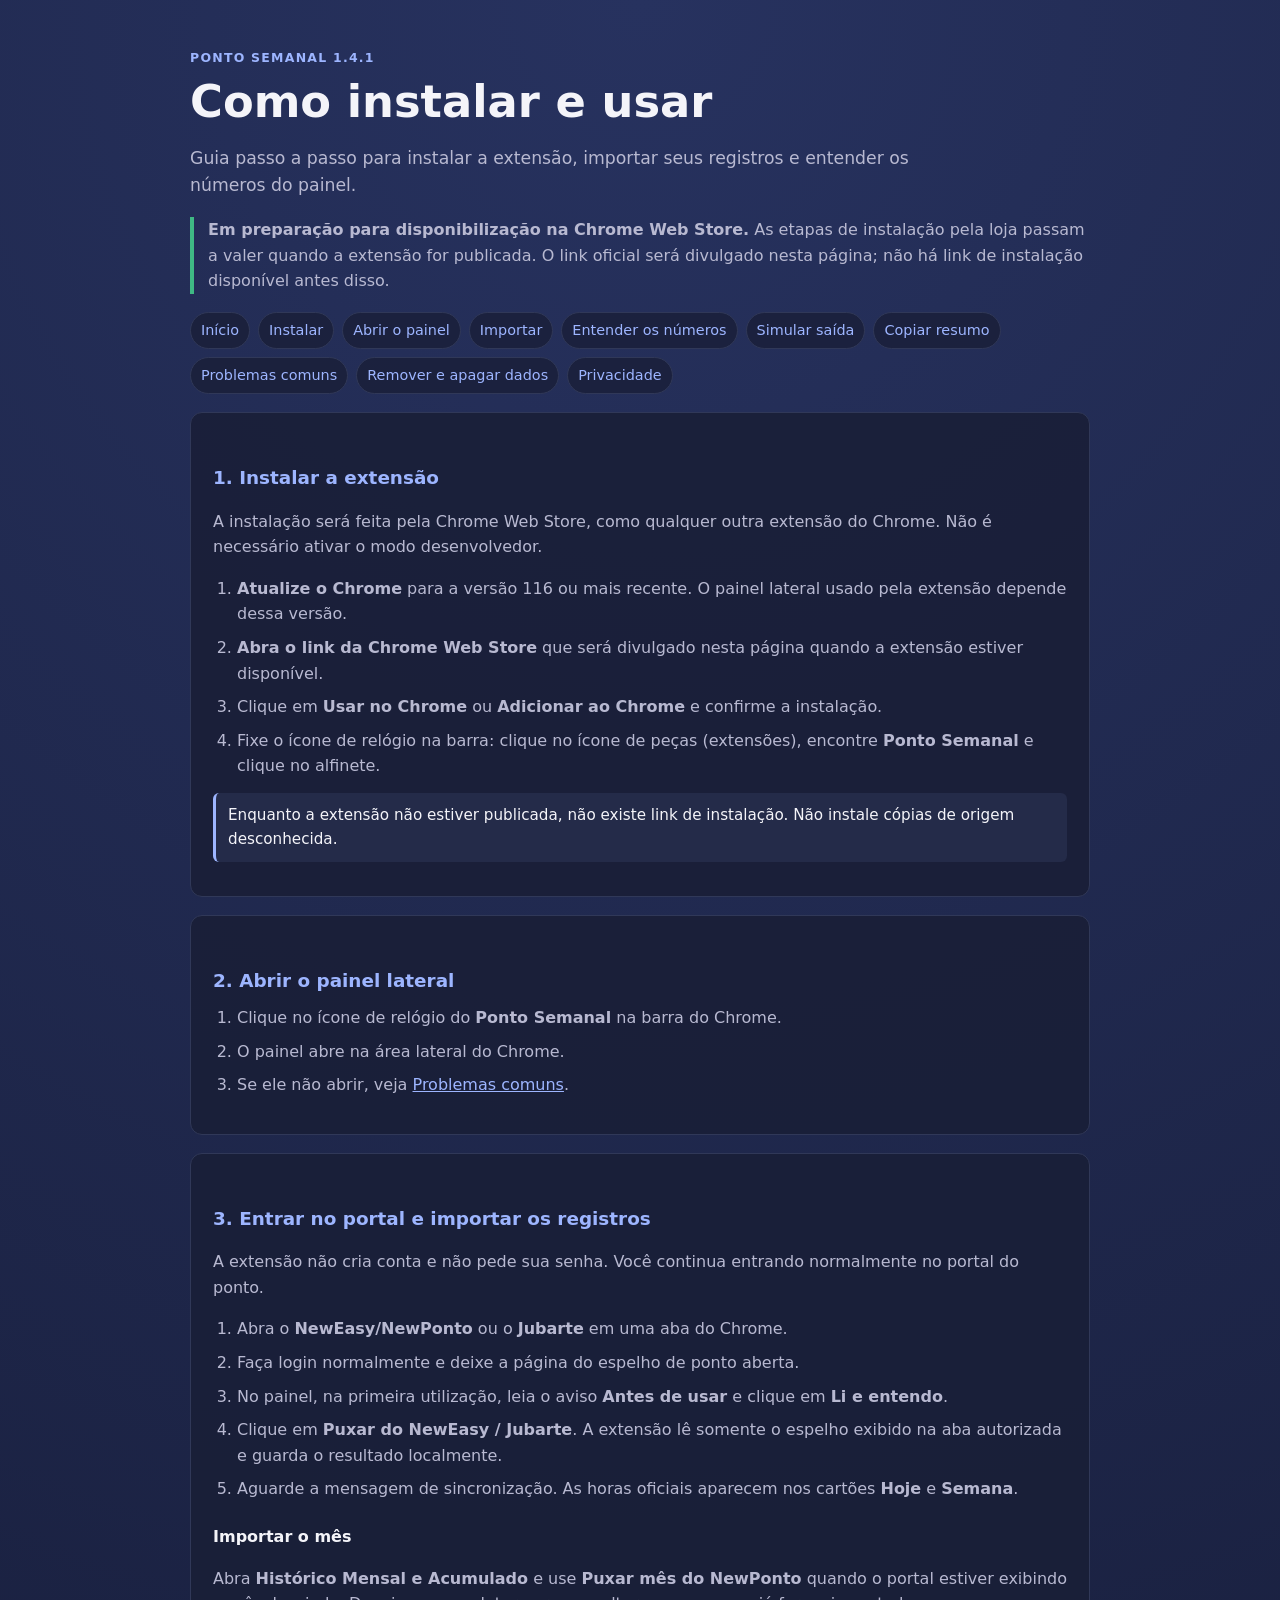
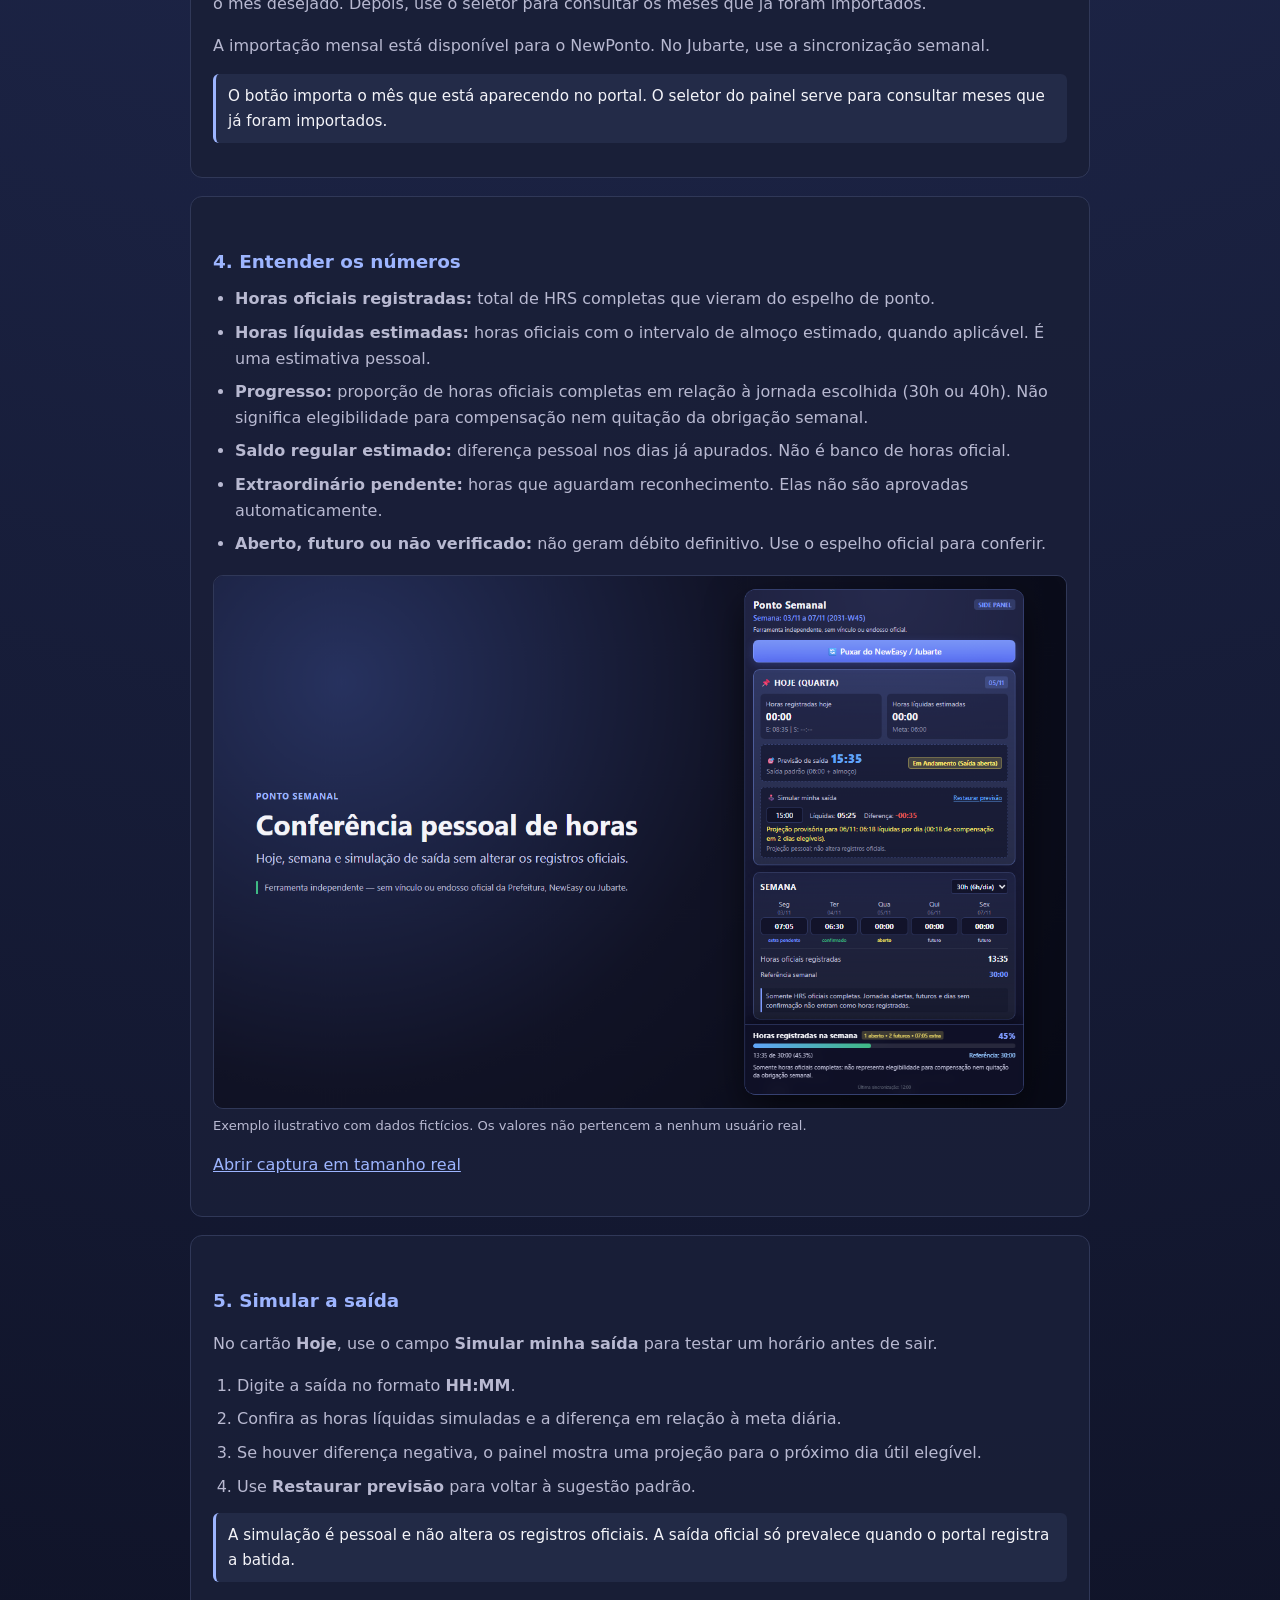
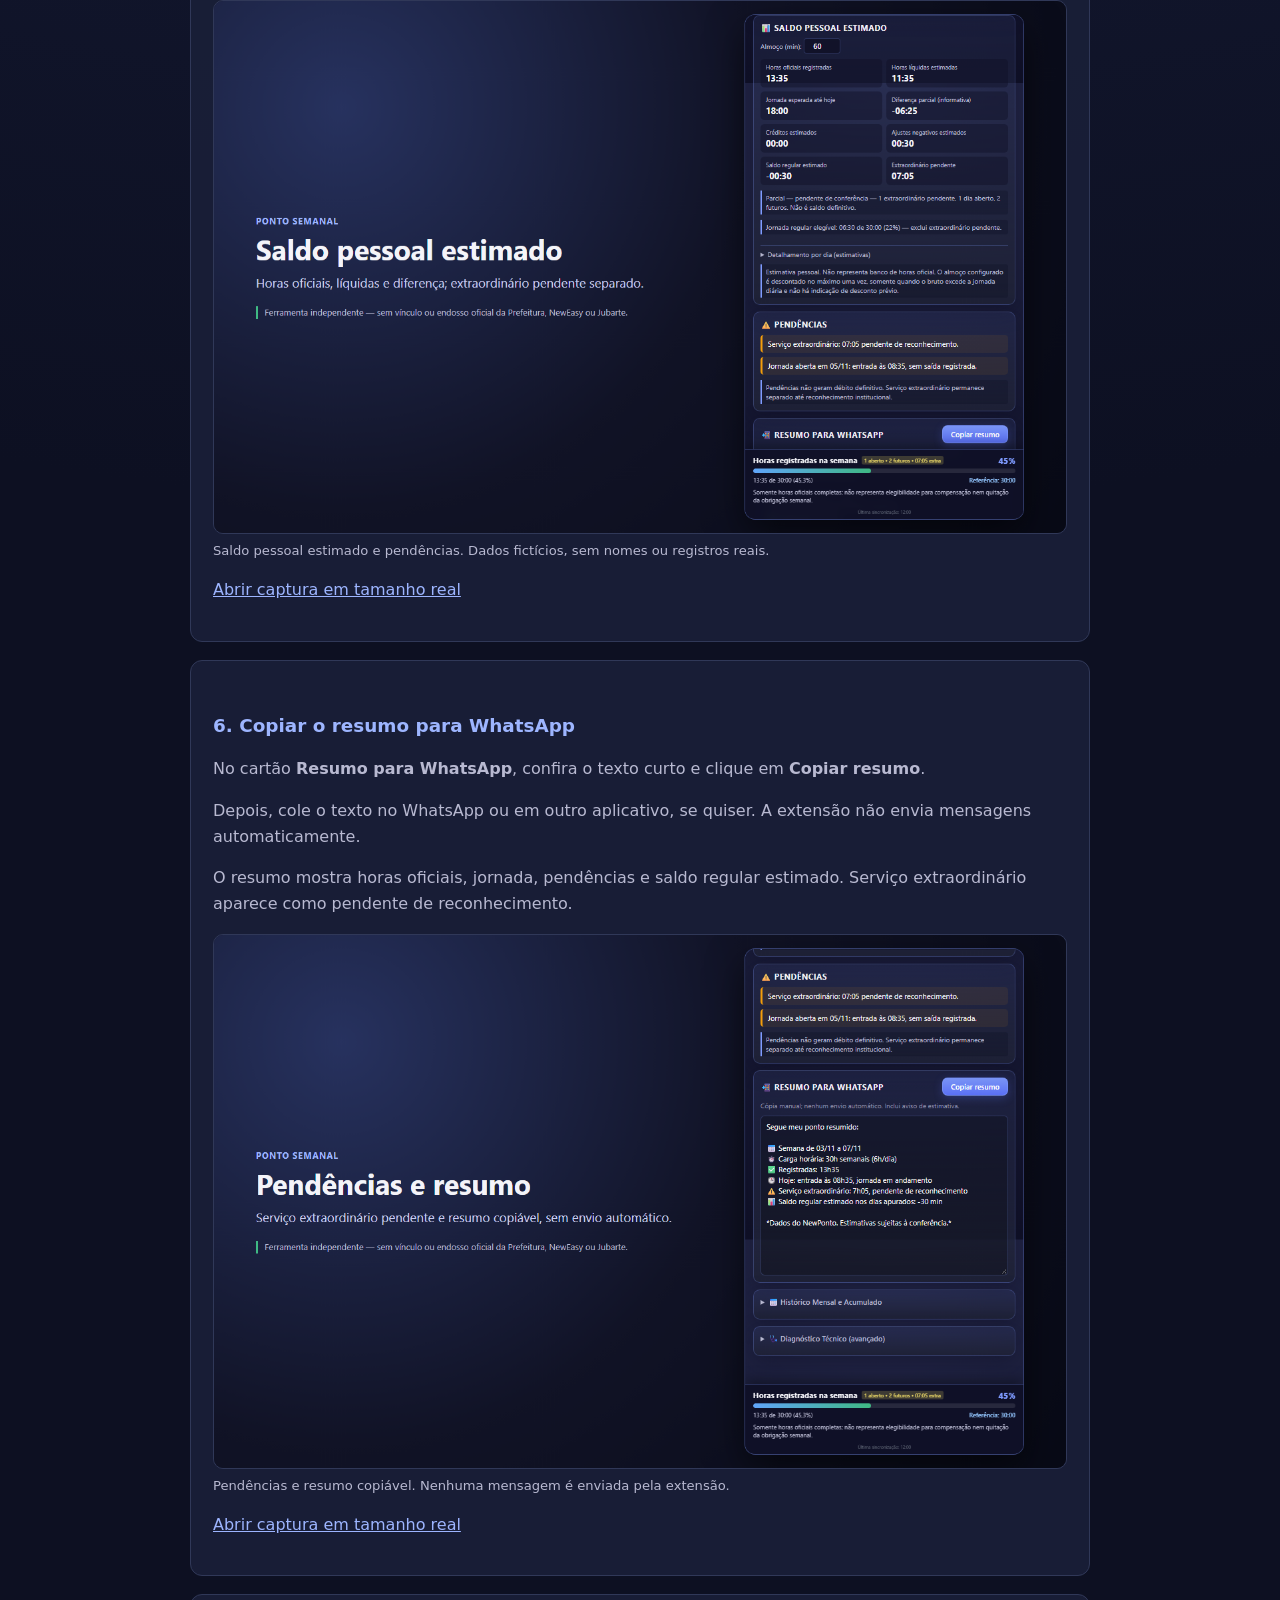
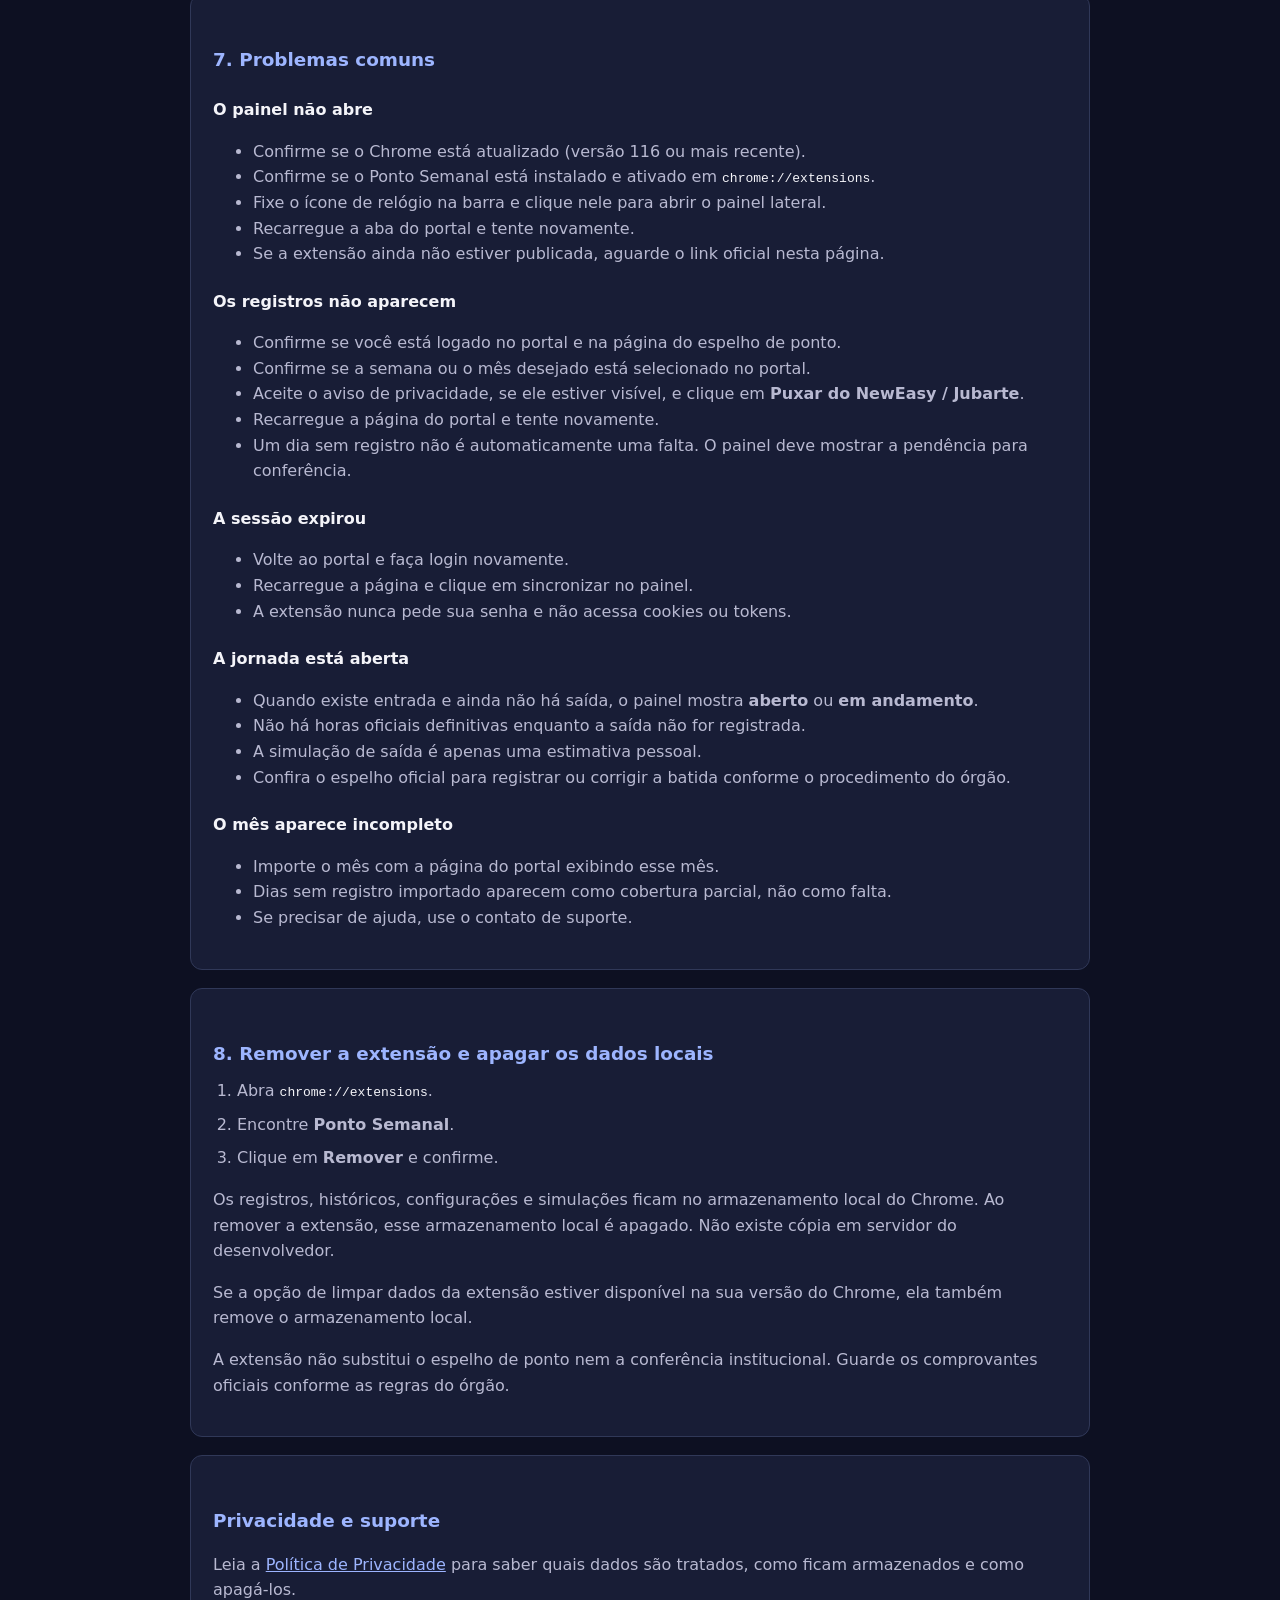
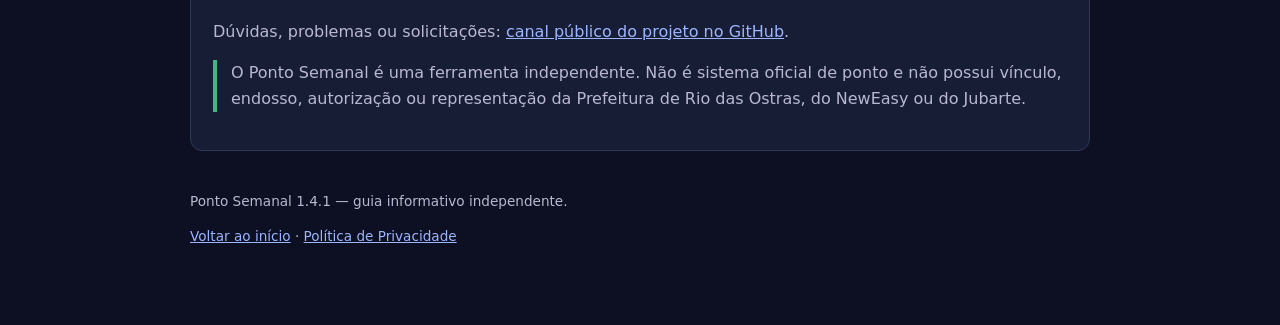
==== guia.html @ be5fbe90 "Add installation and usage guide" ====
<!DOCTYPE html>
<html lang="pt-BR">
<head>
  <meta charset="utf-8">
  <meta name="viewport" content="width=device-width, initial-scale=1">
  <title>Como instalar e usar — Ponto Semanal</title>
  <link rel="canonical" href="https://rilen.github.io/ponto-semanal/guia.html">
  <link rel="stylesheet" href="style.css">
</head>
<body>
<main>
  <header class="guide-hero">
    <p class="eyebrow">Ponto Semanal 1.4.1</p>
    <h1>Como instalar e usar</h1>
    <p class="lead">Guia passo a passo para instalar a extensão, importar seus registros e entender os números do painel.</p>
    <p class="notice" role="status"><strong>Em preparação para disponibilização na Chrome Web Store.</strong> As etapas de instalação pela loja passam a valer quando a extensão for publicada. O link oficial será divulgado nesta página; não há link de instalação disponível antes disso.</p>
  </header>

  <nav class="guide-nav" aria-label="Navegação do guia">
    <a href="index.html">Início</a>
    <a href="#instalar">Instalar</a>
    <a href="#abrir">Abrir o painel</a>
    <a href="#importar">Importar</a>
    <a href="#entender">Entender os números</a>
    <a href="#simular">Simular saída</a>
    <a href="#resumo">Copiar resumo</a>
    <a href="#problemas">Problemas comuns</a>
    <a href="#remover">Remover e apagar dados</a>
    <a href="privacy.html">Privacidade</a>
  </nav>

  <section class="card guide-section" id="instalar">
    <h2>1. Instalar a extensão</h2>
    <p>A instalação será feita pela Chrome Web Store, como qualquer outra extensão do Chrome. Não é necessário ativar o modo desenvolvedor.</p>
    <ol class="steps">
      <li><strong>Atualize o Chrome</strong> para a versão 116 ou mais recente. O painel lateral usado pela extensão depende dessa versão.</li>
      <li><strong>Abra o link da Chrome Web Store</strong> que será divulgado nesta página quando a extensão estiver disponível.</li>
      <li>Clique em <strong>Usar no Chrome</strong> ou <strong>Adicionar ao Chrome</strong> e confirme a instalação.</li>
      <li>Fixe o ícone de relógio na barra: clique no ícone de peças (extensões), encontre <strong>Ponto Semanal</strong> e clique no alfinete.</li>
    </ol>
    <p class="callout">Enquanto a extensão não estiver publicada, não existe link de instalação. Não instale cópias de origem desconhecida.</p>
  </section>

  <section class="card guide-section" id="abrir">
    <h2>2. Abrir o painel lateral</h2>
    <ol class="steps">
      <li>Clique no ícone de relógio do <strong>Ponto Semanal</strong> na barra do Chrome.</li>
      <li>O painel abre na área lateral do Chrome.</li>
      <li>Se ele não abrir, veja <a href="#problemas">Problemas comuns</a>.</li>
    </ol>
  </section>

  <section class="card guide-section" id="importar">
    <h2>3. Entrar no portal e importar os registros</h2>
    <p>A extensão não cria conta e não pede sua senha. Você continua entrando normalmente no portal do ponto.</p>
    <ol class="steps">
      <li>Abra o <strong>NewEasy/NewPonto</strong> ou o <strong>Jubarte</strong> em uma aba do Chrome.</li>
      <li>Faça login normalmente e deixe a página do espelho de ponto aberta.</li>
      <li>No painel, na primeira utilização, leia o aviso <strong>Antes de usar</strong> e clique em <strong>Li e entendo</strong>.</li>
      <li>Clique em <strong>Puxar do NewEasy / Jubarte</strong>. A extensão lê somente o espelho exibido na aba autorizada e guarda o resultado localmente.</li>
      <li>Aguarde a mensagem de sincronização. As horas oficiais aparecem nos cartões <strong>Hoje</strong> e <strong>Semana</strong>.</li>
    </ol>

    <h3>Importar o mês</h3>
    <p>Abra <strong>Histórico Mensal e Acumulado</strong> e use <strong>Puxar mês do NewPonto</strong> quando o portal estiver exibindo o mês desejado. Depois, use o seletor para consultar os meses que já foram importados.</p>
    <p>A importação mensal está disponível para o NewPonto. No Jubarte, use a sincronização semanal.</p>
    <p class="callout">O botão importa o mês que está aparecendo no portal. O seletor do painel serve para consultar meses que já foram importados.</p>
  </section>

  <section class="card guide-section" id="entender">
    <h2>4. Entender os números</h2>
    <ul class="definition-list">
      <li><strong>Horas oficiais registradas:</strong> total de HRS completas que vieram do espelho de ponto.</li>
      <li><strong>Horas líquidas estimadas:</strong> horas oficiais com o intervalo de almoço estimado, quando aplicável. É uma estimativa pessoal.</li>
      <li><strong>Progresso:</strong> proporção de horas oficiais completas em relação à jornada escolhida (30h ou 40h). Não significa elegibilidade para compensação nem quitação da obrigação semanal.</li>
      <li><strong>Saldo regular estimado:</strong> diferença pessoal nos dias já apurados. Não é banco de horas oficial.</li>
      <li><strong>Extraordinário pendente:</strong> horas que aguardam reconhecimento. Elas não são aprovadas automaticamente.</li>
      <li><strong>Aberto, futuro ou não verificado:</strong> não geram débito definitivo. Use o espelho oficial para conferir.</li>
    </ul>

    <figure class="guide-figure">
      <img src="images/1280x800-01-hoje-semana.png" alt="Captura ilustrativa do painel Hoje e Semana, com dados fictícios de novembro de 2031: 30 horas semanais, previsão de saída e simulação. Nenhum dado real." loading="lazy">
      <figcaption>Exemplo ilustrativo com dados fictícios. Os valores não pertencem a nenhum usuário real.</figcaption>
      <p><a href="images/1280x800-01-hoje-semana.png">Abrir captura em tamanho real</a></p>
    </figure>
  </section>

  <section class="card guide-section" id="simular">
    <h2>5. Simular a saída</h2>
    <p>No cartão <strong>Hoje</strong>, use o campo <strong>Simular minha saída</strong> para testar um horário antes de sair.</p>
    <ol class="steps">
      <li>Digite a saída no formato <strong>HH:MM</strong>.</li>
      <li>Confira as horas líquidas simuladas e a diferença em relação à meta diária.</li>
      <li>Se houver diferença negativa, o painel mostra uma projeção para o próximo dia útil elegível.</li>
      <li>Use <strong>Restaurar previsão</strong> para voltar à sugestão padrão.</li>
    </ol>
    <p class="callout">A simulação é pessoal e não altera os registros oficiais. A saída oficial só prevalece quando o portal registra a batida.</p>

    <figure class="guide-figure">
      <img src="images/1280x800-02-saldo-estimado.png" alt="Captura ilustrativa do painel de saldo pessoal estimado, com dados fictícios: horas oficiais, horas líquidas, diferença e extraordinário pendente." loading="lazy">
      <figcaption>Saldo pessoal estimado e pendências. Dados fictícios, sem nomes ou registros reais.</figcaption>
      <p><a href="images/1280x800-02-saldo-estimado.png">Abrir captura em tamanho real</a></p>
    </figure>
  </section>

  <section class="card guide-section" id="resumo">
    <h2>6. Copiar o resumo para WhatsApp</h2>
    <p>No cartão <strong>Resumo para WhatsApp</strong>, confira o texto curto e clique em <strong>Copiar resumo</strong>.</p>
    <p>Depois, cole o texto no WhatsApp ou em outro aplicativo, se quiser. A extensão não envia mensagens automaticamente.</p>
    <p>O resumo mostra horas oficiais, jornada, pendências e saldo regular estimado. Serviço extraordinário aparece como pendente de reconhecimento.</p>

    <figure class="guide-figure">
      <img src="images/1280x800-03-pendencias-whatsapp.png" alt="Captura ilustrativa das pendências e do resumo para WhatsApp, com dados fictícios e botão de cópia manual." loading="lazy">
      <figcaption>Pendências e resumo copiável. Nenhuma mensagem é enviada pela extensão.</figcaption>
      <p><a href="images/1280x800-03-pendencias-whatsapp.png">Abrir captura em tamanho real</a></p>
    </figure>
  </section>

  <section class="card guide-section" id="problemas">
    <h2>7. Problemas comuns</h2>
    <h3>O painel não abre</h3>
    <ul>
      <li>Confirme se o Chrome está atualizado (versão 116 ou mais recente).</li>
      <li>Confirme se o Ponto Semanal está instalado e ativado em <code>chrome://extensions</code>.</li>
      <li>Fixe o ícone de relógio na barra e clique nele para abrir o painel lateral.</li>
      <li>Recarregue a aba do portal e tente novamente.</li>
      <li>Se a extensão ainda não estiver publicada, aguarde o link oficial nesta página.</li>
    </ul>

    <h3>Os registros não aparecem</h3>
    <ul>
      <li>Confirme se você está logado no portal e na página do espelho de ponto.</li>
      <li>Confirme se a semana ou o mês desejado está selecionado no portal.</li>
      <li>Aceite o aviso de privacidade, se ele estiver visível, e clique em <strong>Puxar do NewEasy / Jubarte</strong>.</li>
      <li>Recarregue a página do portal e tente novamente.</li>
      <li>Um dia sem registro não é automaticamente uma falta. O painel deve mostrar a pendência para conferência.</li>
    </ul>

    <h3>A sessão expirou</h3>
    <ul>
      <li>Volte ao portal e faça login novamente.</li>
      <li>Recarregue a página e clique em sincronizar no painel.</li>
      <li>A extensão nunca pede sua senha e não acessa cookies ou tokens.</li>
    </ul>

    <h3>A jornada está aberta</h3>
    <ul>
      <li>Quando existe entrada e ainda não há saída, o painel mostra <strong>aberto</strong> ou <strong>em andamento</strong>.</li>
      <li>Não há horas oficiais definitivas enquanto a saída não for registrada.</li>
      <li>A simulação de saída é apenas uma estimativa pessoal.</li>
      <li>Confira o espelho oficial para registrar ou corrigir a batida conforme o procedimento do órgão.</li>
    </ul>

    <h3>O mês aparece incompleto</h3>
    <ul>
      <li>Importe o mês com a página do portal exibindo esse mês.</li>
      <li>Dias sem registro importado aparecem como cobertura parcial, não como falta.</li>
      <li>Se precisar de ajuda, use o contato de suporte.</li>
    </ul>
  </section>

  <section class="card guide-section" id="remover">
    <h2>8. Remover a extensão e apagar os dados locais</h2>
    <ol class="steps">
      <li>Abra <code>chrome://extensions</code>.</li>
      <li>Encontre <strong>Ponto Semanal</strong>.</li>
      <li>Clique em <strong>Remover</strong> e confirme.</li>
    </ol>
    <p>Os registros, históricos, configurações e simulações ficam no armazenamento local do Chrome. Ao remover a extensão, esse armazenamento local é apagado. Não existe cópia em servidor do desenvolvedor.</p>
    <p>Se a opção de limpar dados da extensão estiver disponível na sua versão do Chrome, ela também remove o armazenamento local.</p>
    <p>A extensão não substitui o espelho de ponto nem a conferência institucional. Guarde os comprovantes oficiais conforme as regras do órgão.</p>
  </section>

  <section class="card guide-section">
    <h2>Privacidade e suporte</h2>
    <p>Leia a <a href="privacy.html">Política de Privacidade</a> para saber quais dados são tratados, como ficam armazenados e como apagá-los.</p>
    <p>Dúvidas, problemas ou solicitações: <a href="https://github.com/Rilen/ponto-semanal/issues">canal público do projeto no GitHub</a>.</p>
    <p class="notice">O Ponto Semanal é uma ferramenta independente. Não é sistema oficial de ponto e não possui vínculo, endosso, autorização ou representação da Prefeitura de Rio das Ostras, do NewEasy ou do Jubarte.</p>
  </section>

  <footer>
    <p>Ponto Semanal 1.4.1 — guia informativo independente.</p>
    <p><a href="index.html">Voltar ao início</a> · <a href="privacy.html">Política de Privacidade</a></p>
  </footer>
</main>
</body>
</html>
---- style.css ----
:root {
  color-scheme: dark;
  --bg: #0d1022;
  --card: #1a1f38;
  --text: #f4f4f9;
  --muted: #b8b9d1;
  --accent: #9db5ff;
  --border: #303858;
}

* { box-sizing: border-box; }
body {
  margin: 0;
  background: radial-gradient(circle at top, #27325f 0, var(--bg) 55%);
  color: var(--text);
  font-family: system-ui, -apple-system, "Segoe UI", Roboto, Arial, sans-serif;
  line-height: 1.6;
}
main {
  width: min(900px, calc(100% - 32px));
  margin: 0 auto;
  padding: 48px 0 64px;
}
header { margin-bottom: 24px; }
h1 { font-size: clamp(1.8rem, 5vw, 2.8rem); line-height: 1.15; margin: 0 0 8px; }
h2 { font-size: 1.15rem; margin: 28px 0 8px; color: var(--accent); }
p, li { color: var(--muted); overflow-wrap: anywhere; }
a { color: var(--accent); }
a:focus-visible { outline: 2px solid var(--accent); outline-offset: 3px; border-radius: 3px; }
.card {
  background: rgba(26, 31, 56, 0.92);
  border: 1px solid var(--border);
  border-radius: 12px;
  padding: 22px;
  margin: 18px 0;
}
.notice {
  border-left: 4px solid #3fb984;
  padding-left: 14px;
  color: var(--muted);
}
.placeholder { color: #f4e06a; }
footer { margin-top: 40px; font-size: 0.85rem; color: var(--muted); }
code { color: var(--text); }

.eyebrow {
  color: var(--accent);
  font-size: 0.78rem;
  font-weight: 700;
  letter-spacing: 0.1em;
  text-transform: uppercase;
  margin: 0 0 8px;
}

.lead {
  font-size: 1.08rem;
  max-width: 70ch;
}

.guide-hero {
  margin-bottom: 18px;
}

.guide-nav {
  display: flex;
  flex-wrap: wrap;
  gap: 8px;
  margin: 0 0 18px;
}

.guide-nav a {
  display: inline-block;
  padding: 6px 10px;
  border: 1px solid var(--border);
  border-radius: 999px;
  background: rgba(26, 31, 56, 0.8);
  color: var(--accent);
  font-size: 0.9rem;
  text-decoration: none;
}

.cta-card {
  border-color: rgba(157, 181, 255, 0.6);
  background: linear-gradient(135deg, rgba(37, 99, 235, 0.18), rgba(26, 31, 56, 0.95));
}

.button {
  display: inline-block;
  margin-top: 6px;
  padding: 10px 16px;
  border-radius: 8px;
  background: var(--accent);
  color: #111326;
  font-weight: 700;
  text-decoration: none;
}

.guide-section h3 {
  color: var(--text);
  font-size: 1rem;
  margin: 22px 0 6px;
}

.steps {
  margin: 10px 0 14px;
  padding-left: 24px;
}

.steps li {
  margin: 8px 0;
}

.callout {
  margin: 12px 0;
  padding: 10px 12px;
  border-left: 3px solid var(--accent);
  border-radius: 6px;
  background: rgba(157, 181, 255, 0.08);
  color: var(--text);
  font-size: 0.95rem;
}

.definition-list {
  margin: 10px 0 16px;
  padding-left: 22px;
}

.definition-list li {
  margin: 8px 0;
}

.guide-figure {
  margin: 18px 0 4px;
}

.guide-figure img {
  display: block;
  width: 100%;
  height: auto;
  border: 1px solid var(--border);
  border-radius: 10px;
  background: var(--bg);
}

.guide-figure figcaption {
  margin-top: 6px;
  font-size: 0.82rem;
  color: var(--muted);
}

.guide-section code {
  overflow-wrap: anywhere;
}

@media (max-width: 520px) {
  main {
    padding-top: 28px;
  }
  .guide-nav a {
    font-size: 0.82rem;
    padding: 5px 8px;
  }
  h1 {
    font-size: 1.75rem;
  }
}
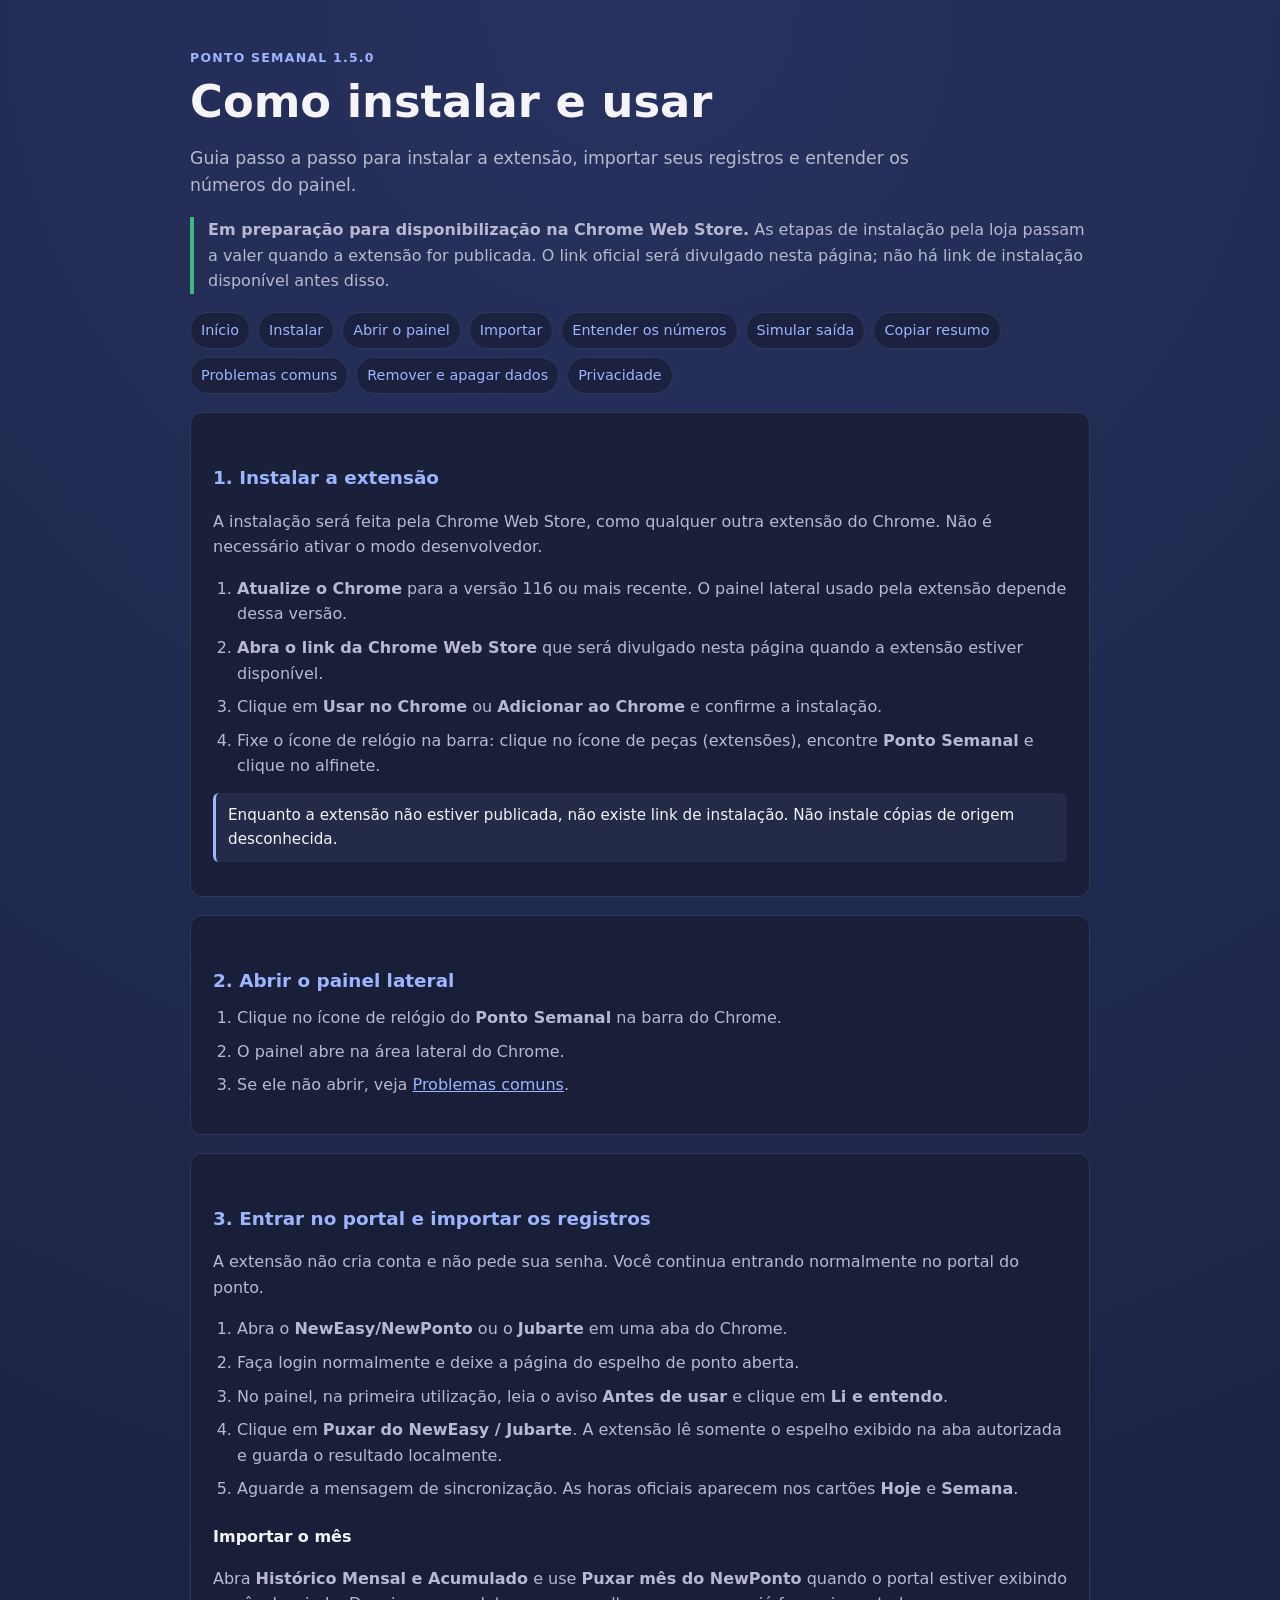
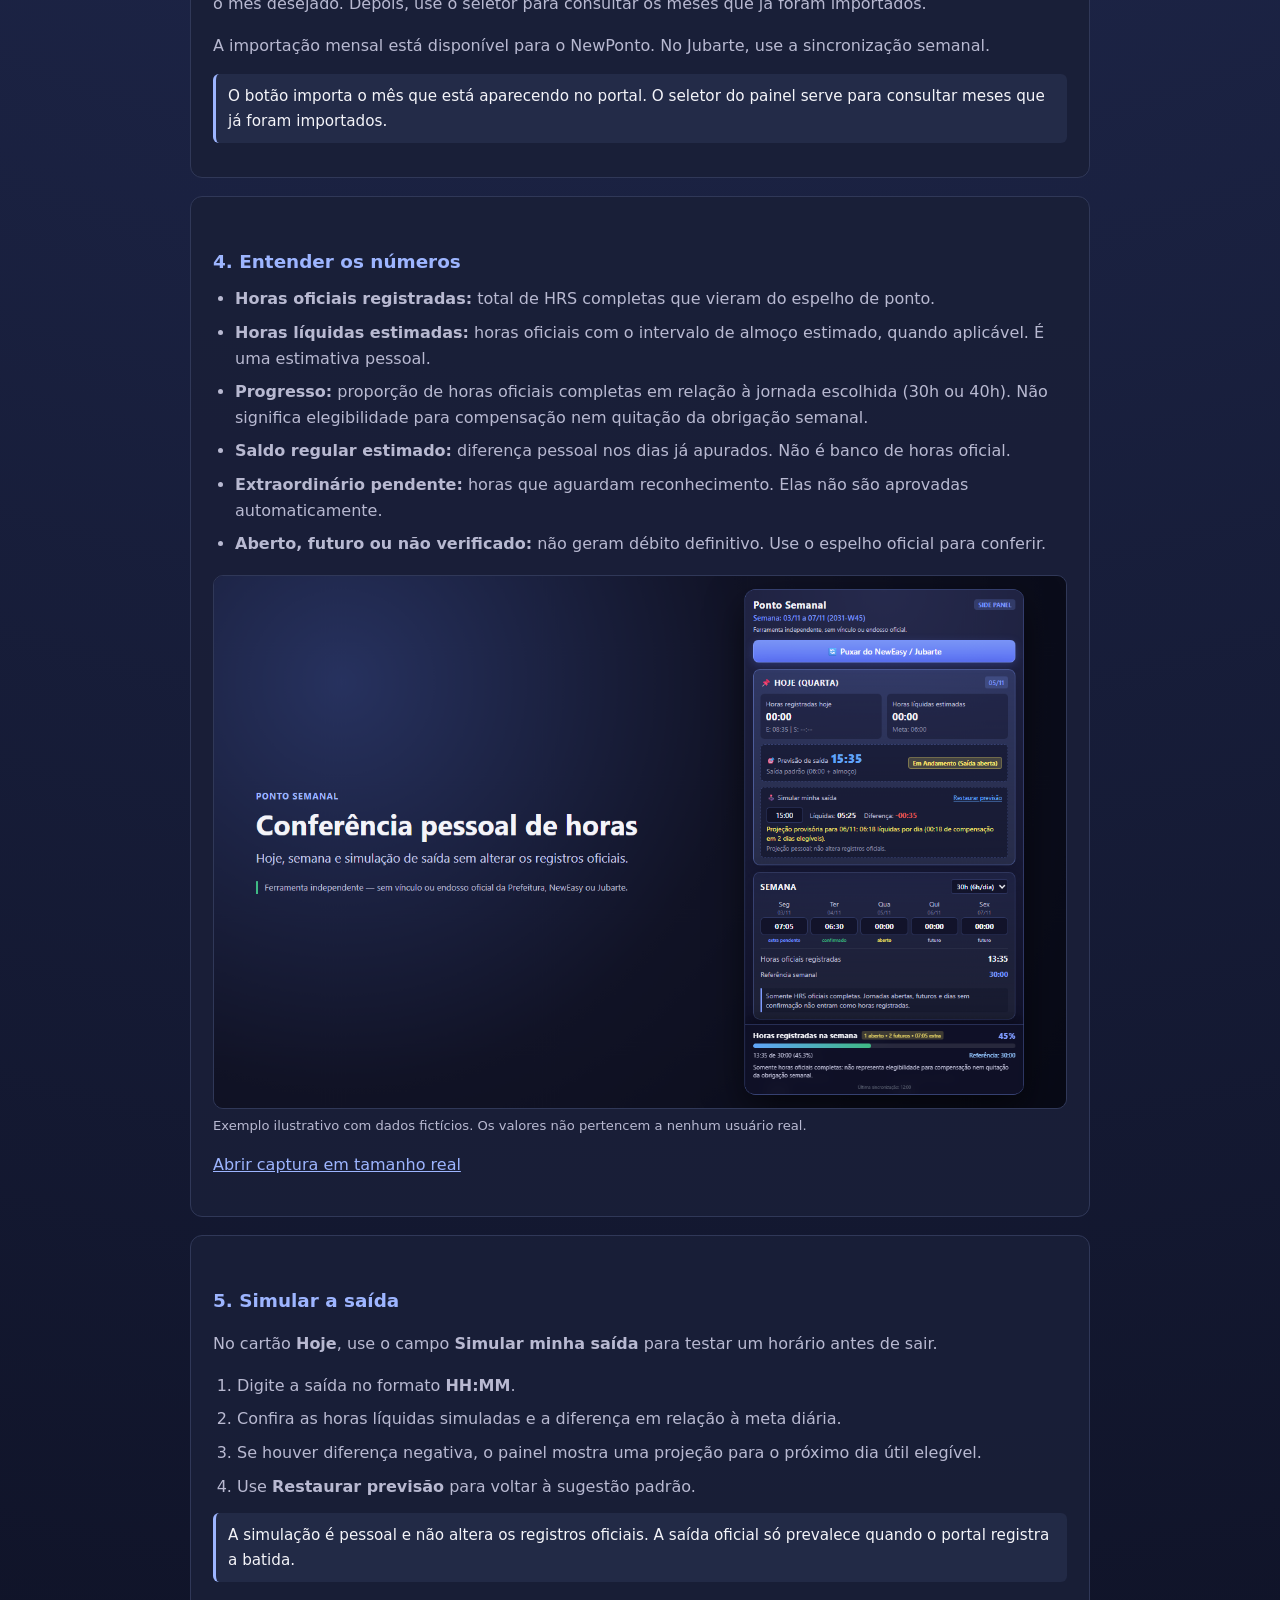
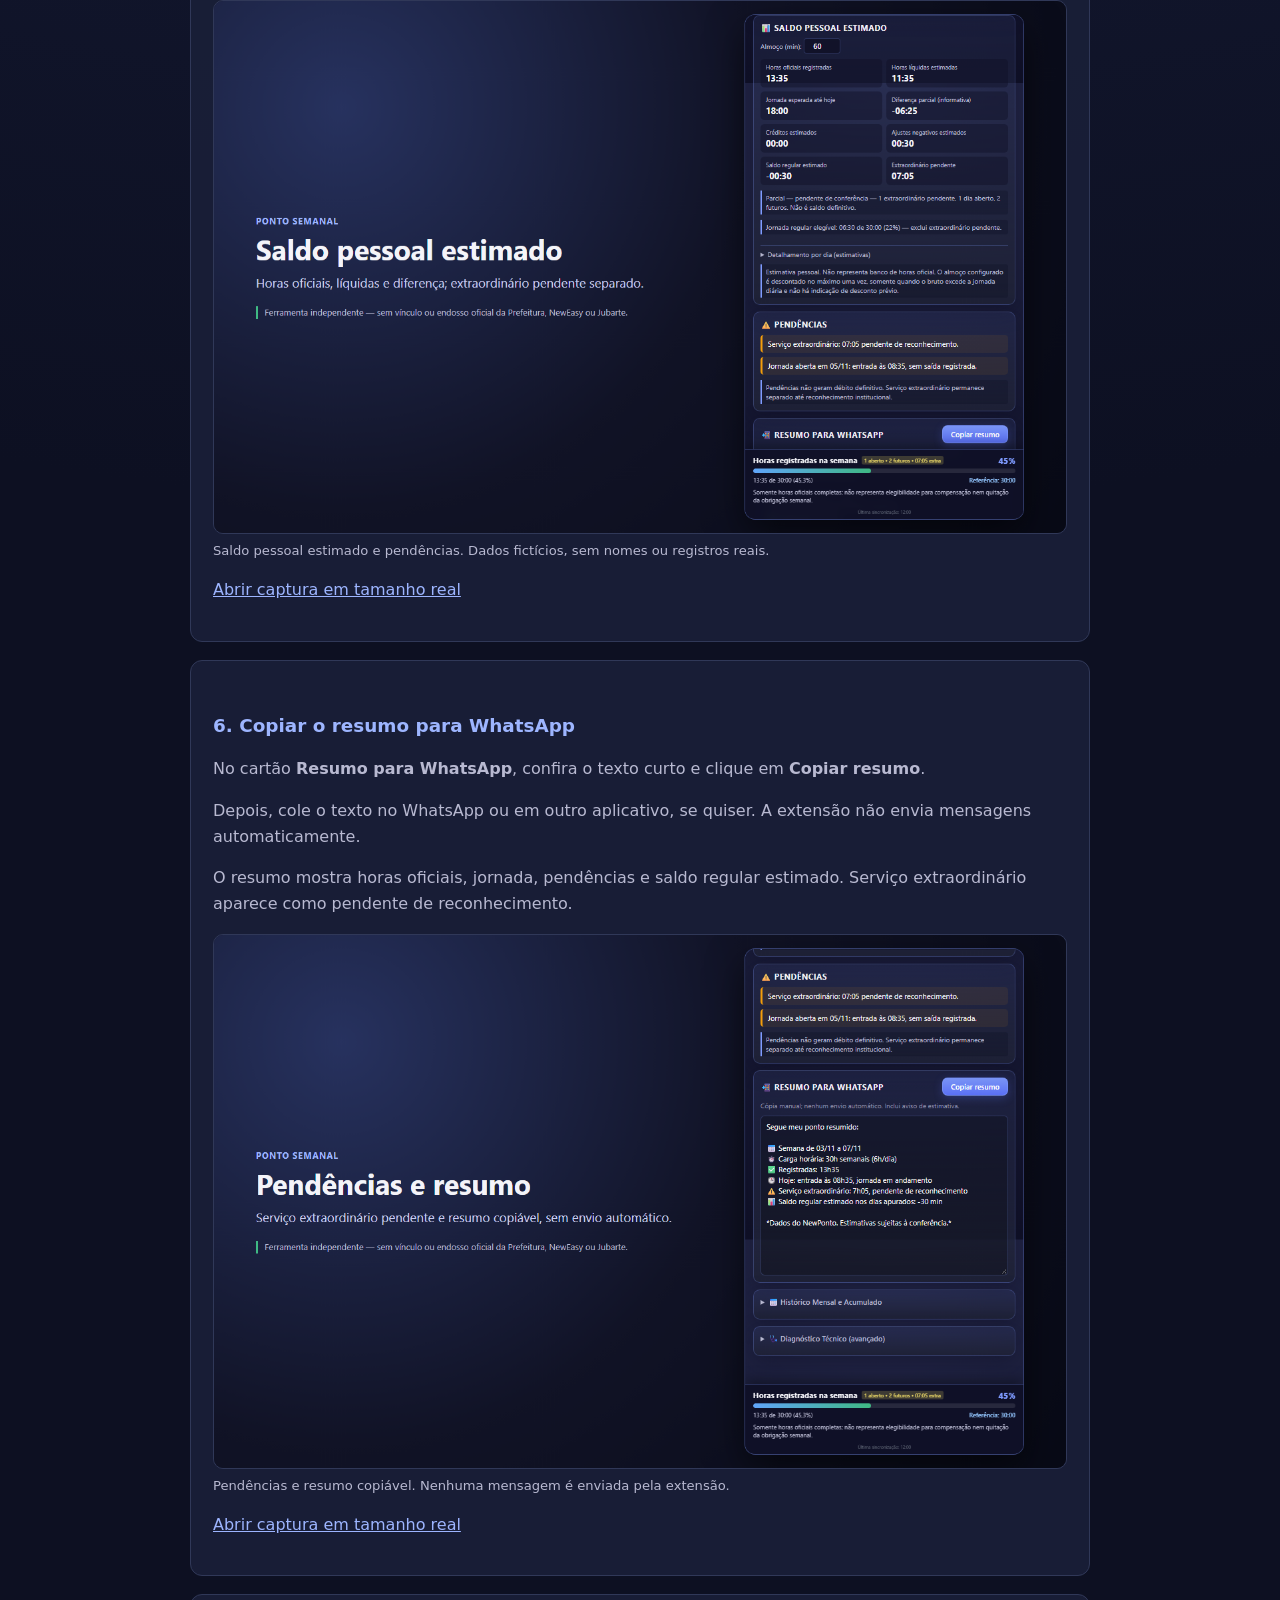
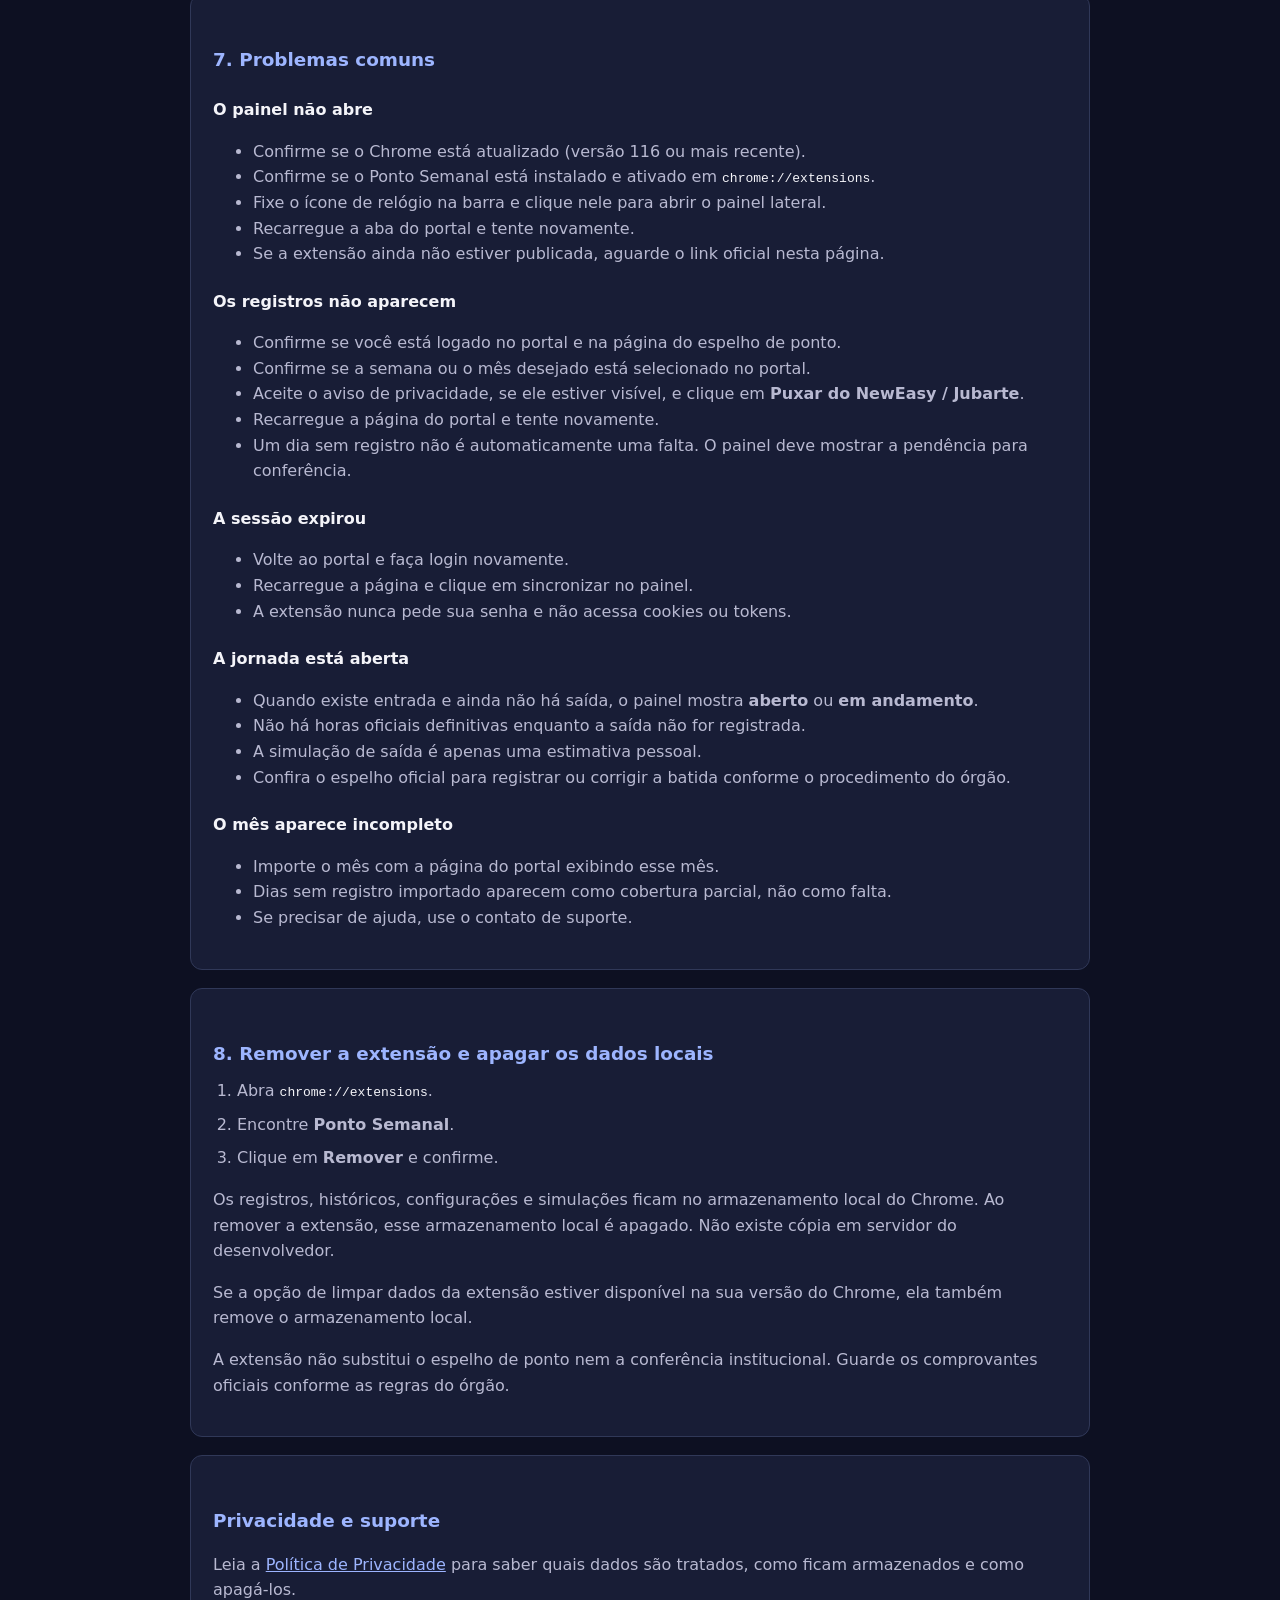
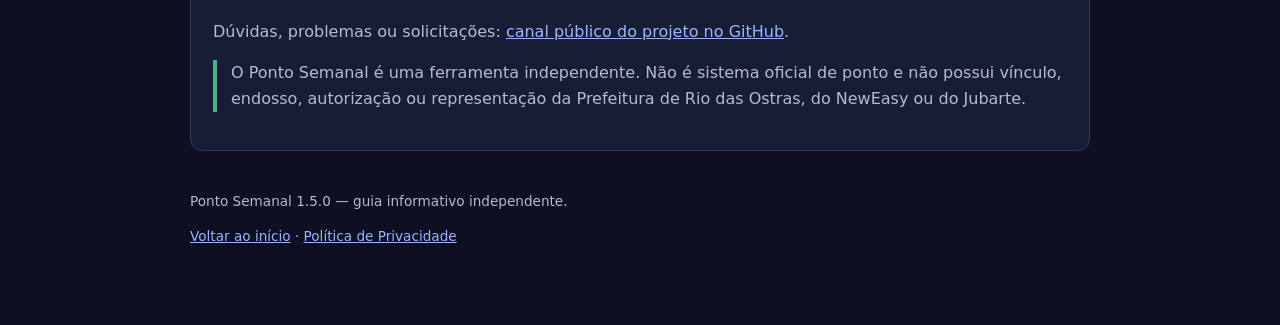
==== commit 90d1d3c7: "Update privacy policy and version references for 1.5.0" ====
--- a/guia.html
+++ b/guia.html
@@ -10,7 +10,7 @@
 <body>
 <main>
   <header class="guide-hero">
-    <p class="eyebrow">Ponto Semanal 1.4.1</p>
+    <p class="eyebrow">Ponto Semanal 1.5.0</p>
     <h1>Como instalar e usar</h1>
     <p class="lead">Guia passo a passo para instalar a extensão, importar seus registros e entender os números do painel.</p>
     <p class="notice" role="status"><strong>Em preparação para disponibilização na Chrome Web Store.</strong> As etapas de instalação pela loja passam a valer quando a extensão for publicada. O link oficial será divulgado nesta página; não há link de instalação disponível antes disso.</p>
@@ -179,7 +179,7 @@
   </section>
 
   <footer>
-    <p>Ponto Semanal 1.4.1 — guia informativo independente.</p>
+    <p>Ponto Semanal 1.5.0 — guia informativo independente.</p>
     <p><a href="index.html">Voltar ao início</a> · <a href="privacy.html">Política de Privacidade</a></p>
   </footer>
 </main>
